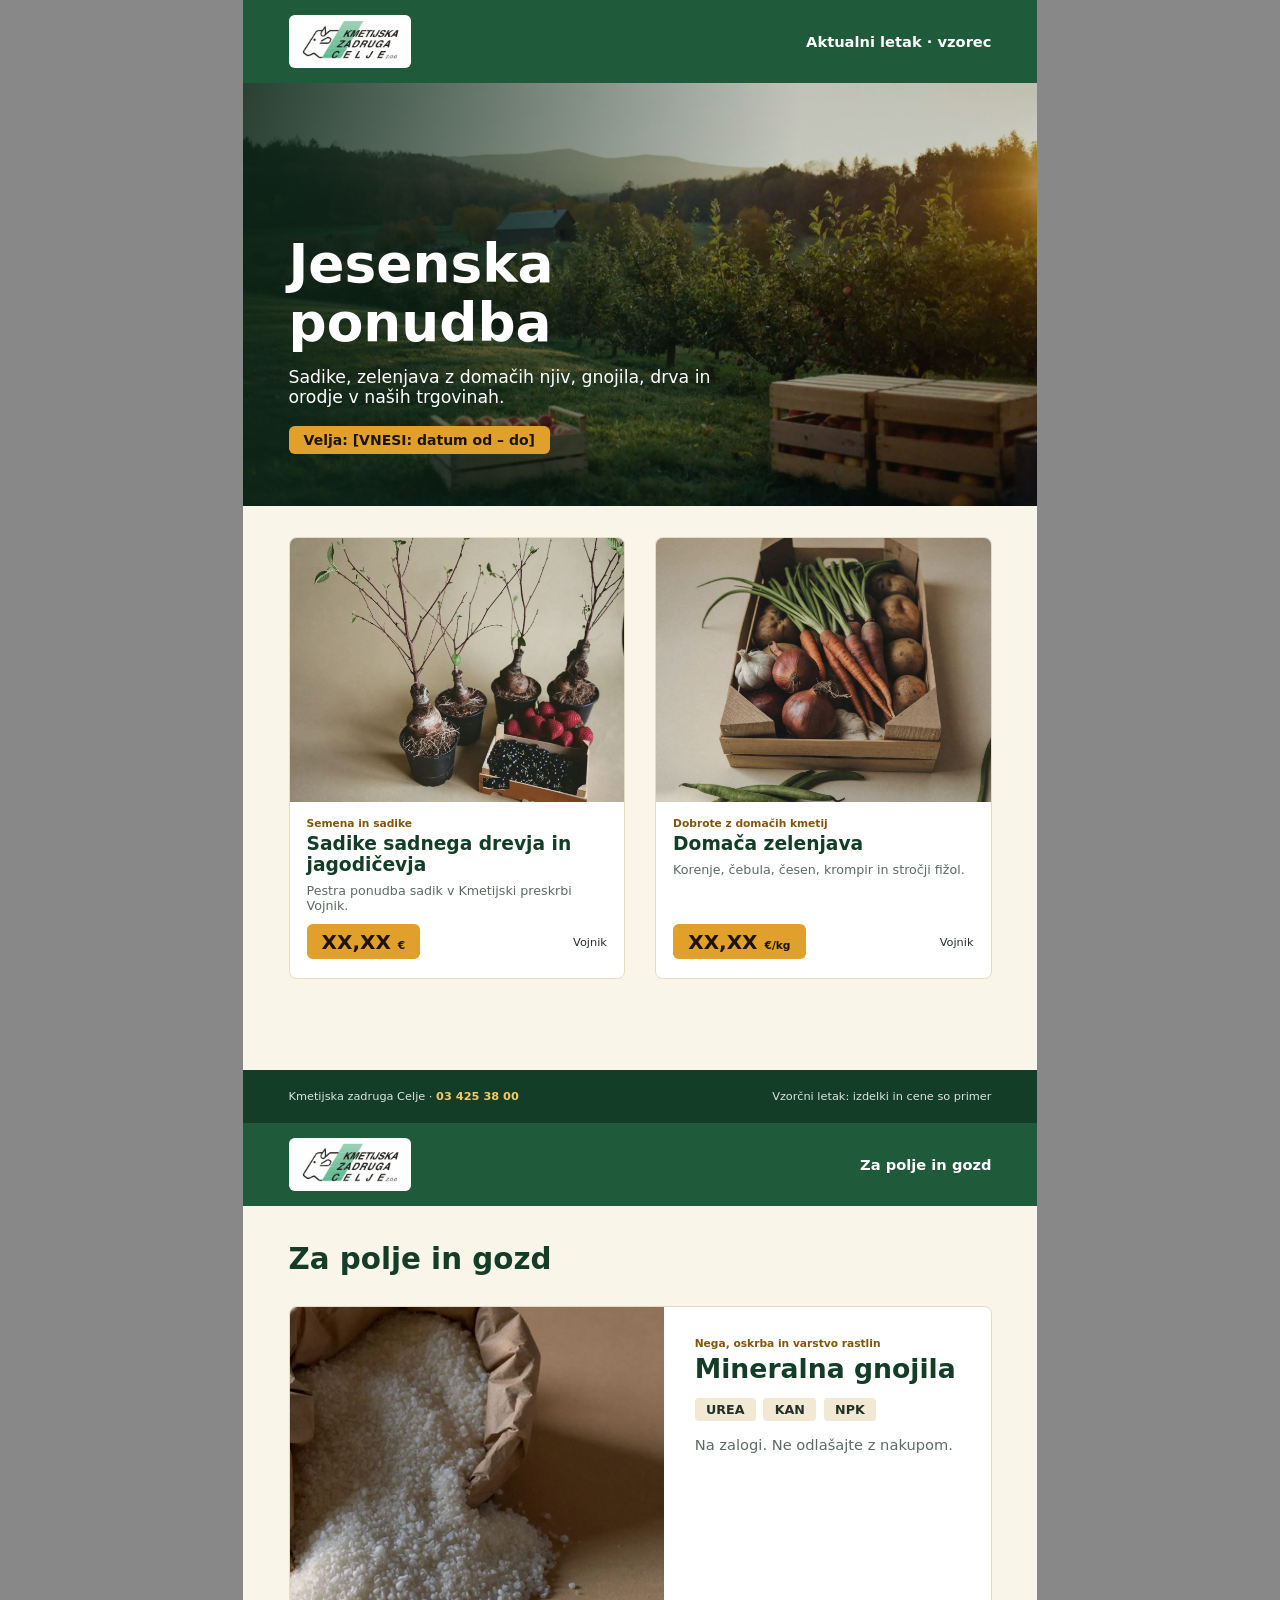
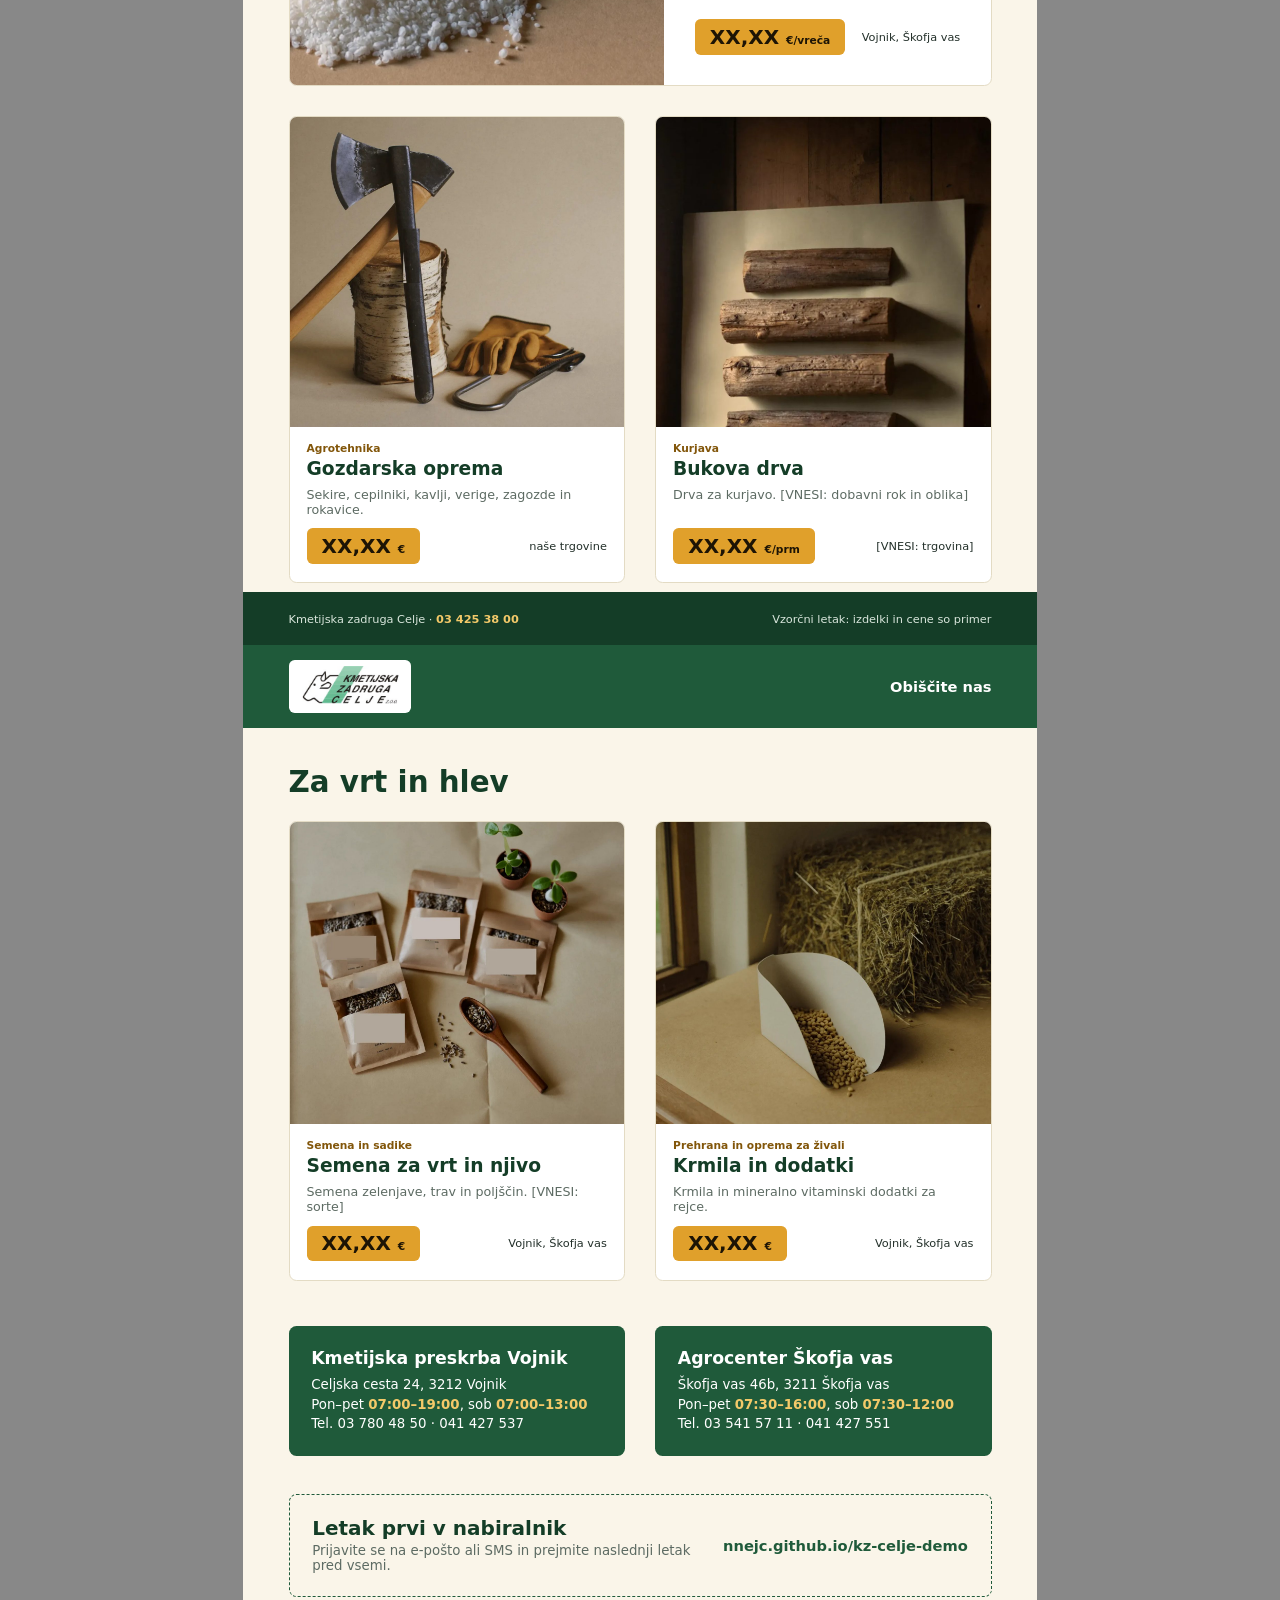
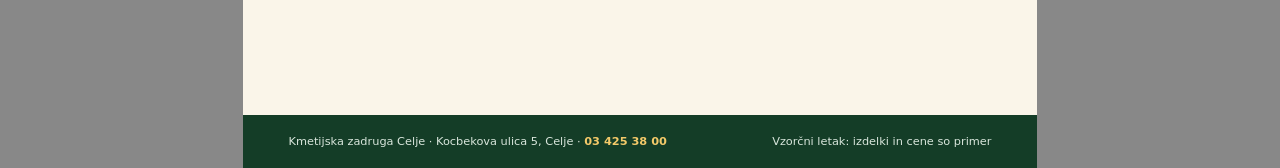
==== letak/letak.html @ 5f0e7636 "Add sample A4 flyer (HTML source, PDF) and use it in the flyer viewer" ====
﻿<!doctype html>
<html lang="sl">
<head>
<meta charset="utf-8">
<title>Letak KZ Celje (vzorec)</title>
<style>
  @page { size: A4; margin: 0; }
  :root { --green: #1f5a3a; --dark: #143d27; --cream: #faf5e9; --cream2: #f1e9d3; --amber: #e0a02b; --ink: #23302a; --muted: #5d6b63; }
  * { box-sizing: border-box; margin: 0; }
  html, body { background: #888; }
  body { font-family: "Segoe UI", system-ui, Arial, sans-serif; color: var(--ink); -webkit-print-color-adjust: exact; print-color-adjust: exact; }
  .page { width: 210mm; height: 297mm; background: var(--cream); position: relative; overflow: hidden; page-break-after: always; margin: 0 auto; }
  .page:last-child { page-break-after: auto; }
  .top { height: 22mm; background: var(--green); display: flex; align-items: center; justify-content: space-between; padding: 0 12mm; color: #fff; }
  .top img { height: 14mm; background: #fff; padding: 1.5mm 3mm; border-radius: 1.5mm; }
  .top span { font-weight: 700; font-size: 11pt; }
  .foot { position: absolute; left: 0; right: 0; bottom: 0; height: 14mm; background: var(--dark); color: #d9e6dc; font-size: 8.5pt; display: flex; align-items: center; justify-content: space-between; padding: 0 12mm; }
  .foot b { color: #f3c969; }
  h1, h2, h3 { color: var(--dark); line-height: 1.1; }
  .price { display: inline-block; background: var(--amber); color: #1d1405; font-weight: 800; font-size: 15pt; padding: 1.5mm 4mm; border-radius: 1.5mm; }
  .price small { font-weight: 600; font-size: 8pt; }
  .tagline { font-size: 8.5pt; color: var(--muted); margin-top: 2mm; }
  .note { font-size: 7.5pt; color: var(--muted); }

  /* page 1 */
  .cover { position: relative; height: 112mm; }
  .cover img { width: 100%; height: 100%; object-fit: cover; object-position: 60% center; }
  .cover::after { content: ""; position: absolute; inset: 0; background: linear-gradient(90deg, rgba(14,40,26,.85), rgba(14,40,26,.2) 70%); }
  .cover .t { position: absolute; z-index: 2; left: 12mm; bottom: 14mm; color: #fff; max-width: 120mm; }
  .cover h1 { color: #fff; font-size: 40pt; margin-bottom: 4mm; }
  .cover p { font-size: 13pt; }
  .valid { display: inline-block; margin-top: 5mm; background: var(--amber); color: #1d1405; font-weight: 700; padding: 1.5mm 4mm; border-radius: 1.5mm; font-size: 10.5pt; }
  .row2 { display: grid; grid-template-columns: 1fr 1fr; gap: 8mm; padding: 8mm 12mm 0; }
  .item { background: #fff; border: .3mm solid #e3dbc4; border-radius: 2mm; overflow: hidden; display: flex; flex-direction: column; }
  .item img { width: 100%; object-fit: cover; display: block; }
  .item .b { padding: 4mm 4.5mm 5mm; display: flex; flex-direction: column; flex: 1; }
  .item .cat { font-size: 8pt; font-weight: 700; color: #82560a; }
  .item h3 { font-size: 14pt; margin: 1mm 0 2mm; }
  .item p { font-size: 9.5pt; color: var(--muted); margin-bottom: 3mm; }
  .item .buy { margin-top: auto; display: flex; justify-content: space-between; align-items: center; gap: 3mm; font-size: 8.5pt; }
  .p1 .item img { height: 70mm; }

  /* page 2 */
  .p2 .wrap { padding: 10mm 12mm 0; display: grid; gap: 8mm; }
  .p2 h2 { font-size: 22pt; }
  .big { display: grid; grid-template-columns: 1.15fr 1fr; }
  .big img { height: 100%; min-height: 100mm; }
  .big .b { padding: 8mm; }
  .big h3 { font-size: 20pt; }
  .big p { font-size: 11pt; }
  .tags { display: flex; gap: 2mm; flex-wrap: wrap; margin: 2mm 0 4mm; }
  .tags span { background: var(--cream2); border-radius: 1mm; font-size: 9.5pt; padding: 1mm 3mm; font-weight: 600; }
  .p2 .row2 { padding: 0; }
  .p2 .item img { height: 82mm; }

  /* page 3 */
  .p3 .wrap { padding: 10mm 12mm 0; }
  .p3 h2 { font-size: 22pt; margin-bottom: 6mm; }
  .p3 .row2 { padding: 0; }
  .p3 .item img { height: 80mm; }
  .stores { margin-top: 12mm; display: grid; grid-template-columns: 1fr 1fr; gap: 8mm; }
  .store { background: var(--green); color: #fff; border-radius: 2mm; padding: 6mm; }
  .store h3 { color: #fff; font-size: 13pt; margin-bottom: 2mm; }
  .store p { font-size: 10pt; line-height: 1.45; }
  .store b { color: #f3c969; }
  .signup { margin-top: 10mm; border: .5mm dashed var(--green); border-radius: 2mm; padding: 6mm; display: flex; justify-content: space-between; align-items: center; gap: 6mm; }
  .signup h3 { font-size: 15pt; margin-bottom: 1mm; }
  .signup p { font-size: 10pt; color: var(--muted); }
  .signup .url { font-weight: 800; color: var(--green); font-size: 11pt; white-space: nowrap; }
</style>
</head>
<body>

<!-- Page 1: cover + featured -->
<section class="page p1">
  <div class="top"><img src="../img/client/logo.png" alt="Kmetijska zadruga Celje"><span>Aktualni letak · vzorec</span></div>
  <div class="cover">
    <img src="assets/hero.jpg" alt="">
    <div class="t">
      <h1>Jesenska ponudba</h1>
      <p>Sadike, zelenjava z domačih njiv, gnojila, drva in orodje v naših trgovinah.</p>
      <span class="valid">Velja: [VNESI: datum od – do]</span>
    </div>
  </div>
  <div class="row2">
    <article class="item">
      <img src="assets/sadike.jpg" alt="Sadike sadnega drevja in jagodičevja">
      <div class="b">
        <span class="cat">Semena in sadike</span>
        <h3>Sadike sadnega drevja in jagodičevja</h3>
        <p>Pestra ponudba sadik v Kmetijski preskrbi Vojnik.</p>
        <div class="buy"><span class="price">XX,XX <small>€</small></span><span>Vojnik</span></div>
      </div>
    </article>
    <article class="item">
      <img src="assets/zelenjava.jpg" alt="Domača zelenjava">
      <div class="b">
        <span class="cat">Dobrote z domačih kmetij</span>
        <h3>Domača zelenjava</h3>
        <p>Korenje, čebula, česen, krompir in stročji fižol.</p>
        <div class="buy"><span class="price">XX,XX <small>€/kg</small></span><span>Vojnik</span></div>
      </div>
    </article>
  </div>
  <div class="foot"><span>Kmetijska zadruga Celje · <b>03 425 38 00</b></span><span>Vzorčni letak: izdelki in cene so primer</span></div>
</section>

<!-- Page 2 -->
<section class="page p2">
  <div class="top"><img src="../img/client/logo.png" alt="Kmetijska zadruga Celje"><span>Za polje in gozd</span></div>
  <div class="wrap">
    <h2>Za polje in gozd</h2>
    <article class="item big">
      <img src="assets/gnojila.jpg" alt="Mineralna gnojila">
      <div class="b">
        <span class="cat">Nega, oskrba in varstvo rastlin</span>
        <h3>Mineralna gnojila</h3>
        <div class="tags"><span>UREA</span><span>KAN</span><span>NPK</span></div>
        <p>Na zalogi. Ne odlašajte z nakupom.</p>
        <div class="buy"><span class="price">XX,XX <small>€/vreča</small></span><span>Vojnik, Škofja vas</span></div>
      </div>
    </article>
    <div class="row2">
      <article class="item">
        <img src="assets/gozdarska.jpg" alt="Gozdarska oprema">
        <div class="b">
          <span class="cat">Agrotehnika</span>
          <h3>Gozdarska oprema</h3>
          <p>Sekire, cepilniki, kavlji, verige, zagozde in rokavice.</p>
          <div class="buy"><span class="price">XX,XX <small>€</small></span><span>naše trgovine</span></div>
        </div>
      </article>
      <article class="item">
        <img src="assets/drva.jpg" alt="Bukova drva">
        <div class="b">
          <span class="cat">Kurjava</span>
          <h3>Bukova drva</h3>
          <p>Drva za kurjavo. [VNESI: dobavni rok in oblika]</p>
          <div class="buy"><span class="price">XX,XX <small>€/prm</small></span><span>[VNESI: trgovina]</span></div>
        </div>
      </article>
    </div>
  </div>
  <div class="foot"><span>Kmetijska zadruga Celje · <b>03 425 38 00</b></span><span>Vzorčni letak: izdelki in cene so primer</span></div>
</section>

<!-- Page 3 -->
<section class="page p3">
  <div class="top"><img src="../img/client/logo.png" alt="Kmetijska zadruga Celje"><span>Obiščite nas</span></div>
  <div class="wrap">
    <h2>Za vrt in hlev</h2>
    <div class="row2">
      <article class="item">
        <img src="assets/semena.jpg" alt="Semena">
        <div class="b">
          <span class="cat">Semena in sadike</span>
          <h3>Semena za vrt in njivo</h3>
          <p>Semena zelenjave, trav in poljščin. [VNESI: sorte]</p>
          <div class="buy"><span class="price">XX,XX <small>€</small></span><span>Vojnik, Škofja vas</span></div>
        </div>
      </article>
      <article class="item">
        <img src="assets/krma.jpg" alt="Krmila">
        <div class="b">
          <span class="cat">Prehrana in oprema za živali</span>
          <h3>Krmila in dodatki</h3>
          <p>Krmila in mineralno vitaminski dodatki za rejce.</p>
          <div class="buy"><span class="price">XX,XX <small>€</small></span><span>Vojnik, Škofja vas</span></div>
        </div>
      </article>
    </div>

    <div class="stores">
      <div class="store">
        <h3>Kmetijska preskrba Vojnik</h3>
        <p>Celjska cesta 24, 3212 Vojnik<br>Pon–pet <b>07:00–19:00</b>, sob <b>07:00–13:00</b><br>Tel. 03 780 48 50 · 041 427 537</p>
      </div>
      <div class="store">
        <h3>Agrocenter Škofja vas</h3>
        <p>Škofja vas 46b, 3211 Škofja vas<br>Pon–pet <b>07:30–16:00</b>, sob <b>07:30–12:00</b><br>Tel. 03 541 57 11 · 041 427 551</p>
      </div>
    </div>
    <div class="signup">
      <div>
        <h3>Letak prvi v nabiralnik</h3>
        <p>Prijavite se na e-pošto ali SMS in prejmite naslednji letak pred vsemi.</p>
      </div>
      <span class="url">nnejc.github.io/kz-celje-demo</span>
    </div>
  </div>
  <div class="foot"><span>Kmetijska zadruga Celje · Kocbekova ulica 5, Celje · <b>03 425 38 00</b></span><span>Vzorčni letak: izdelki in cene so primer</span></div>
</section>

</body>
</html>
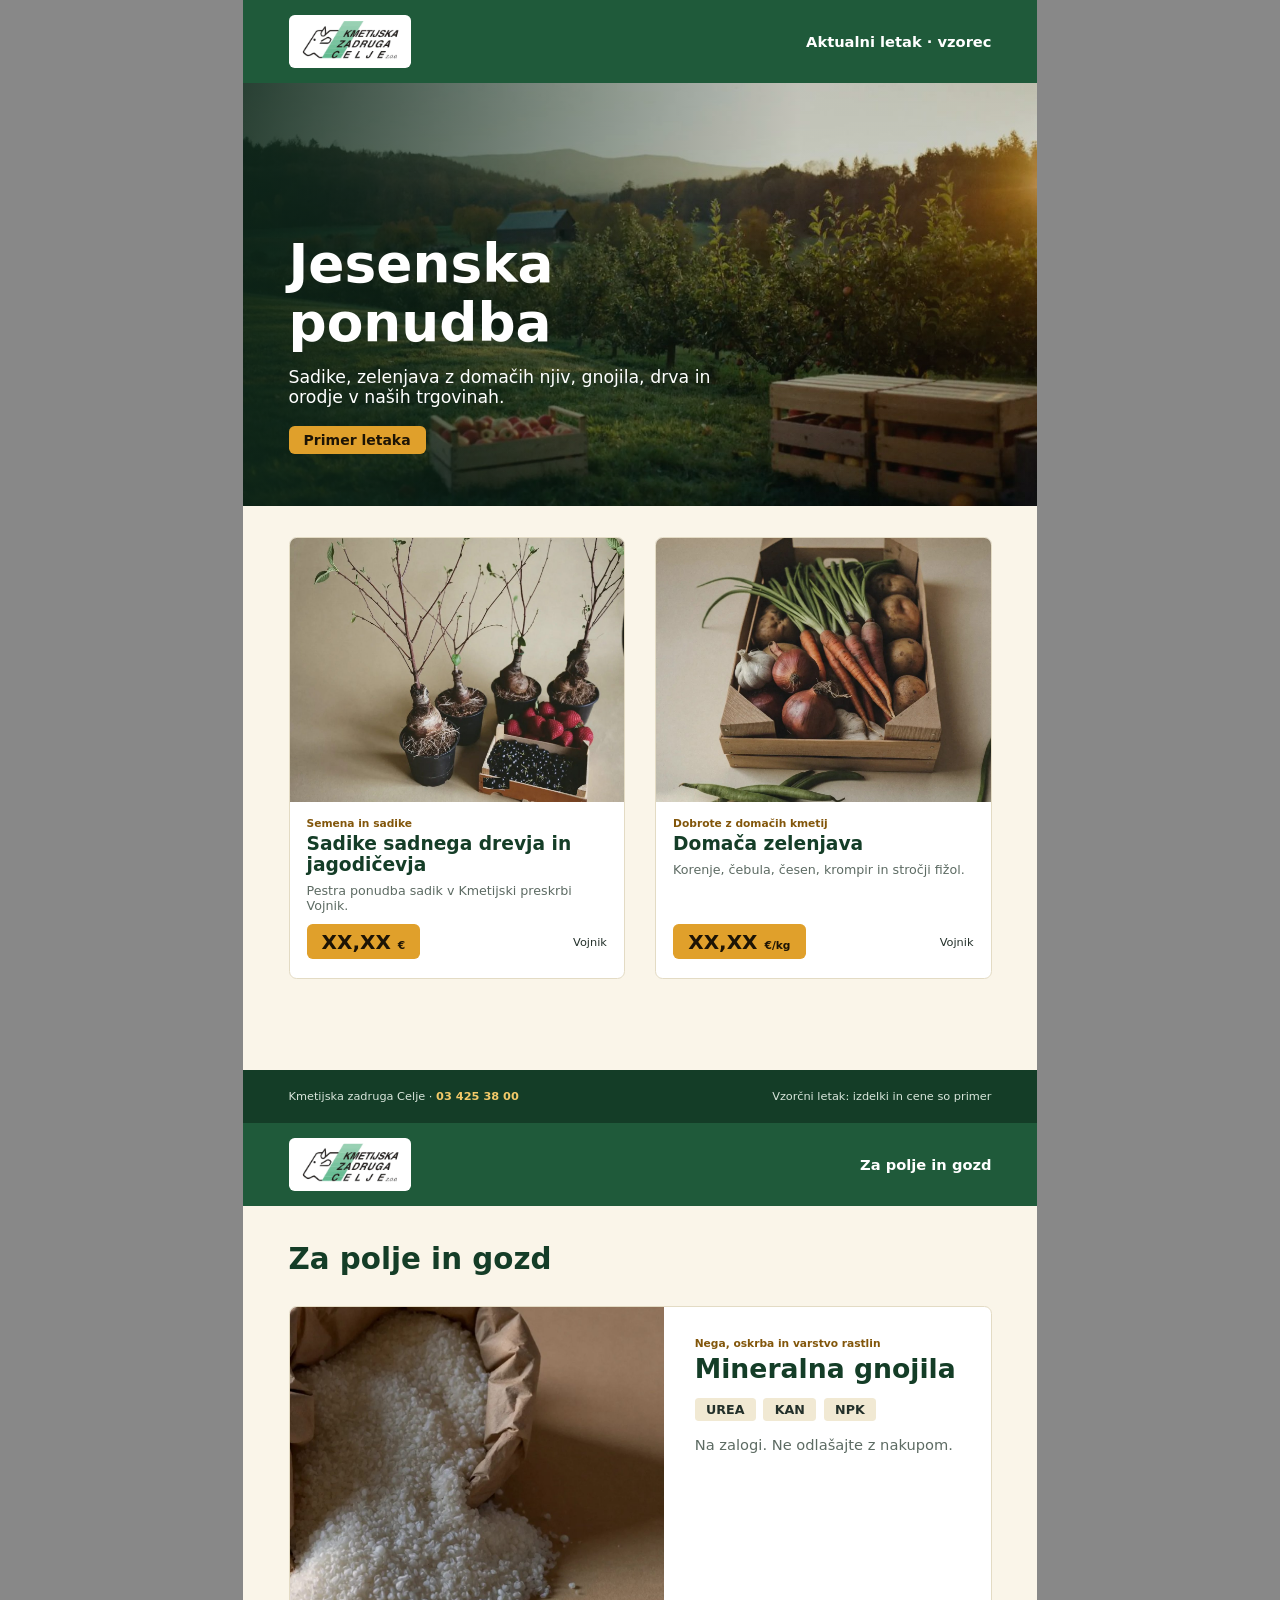
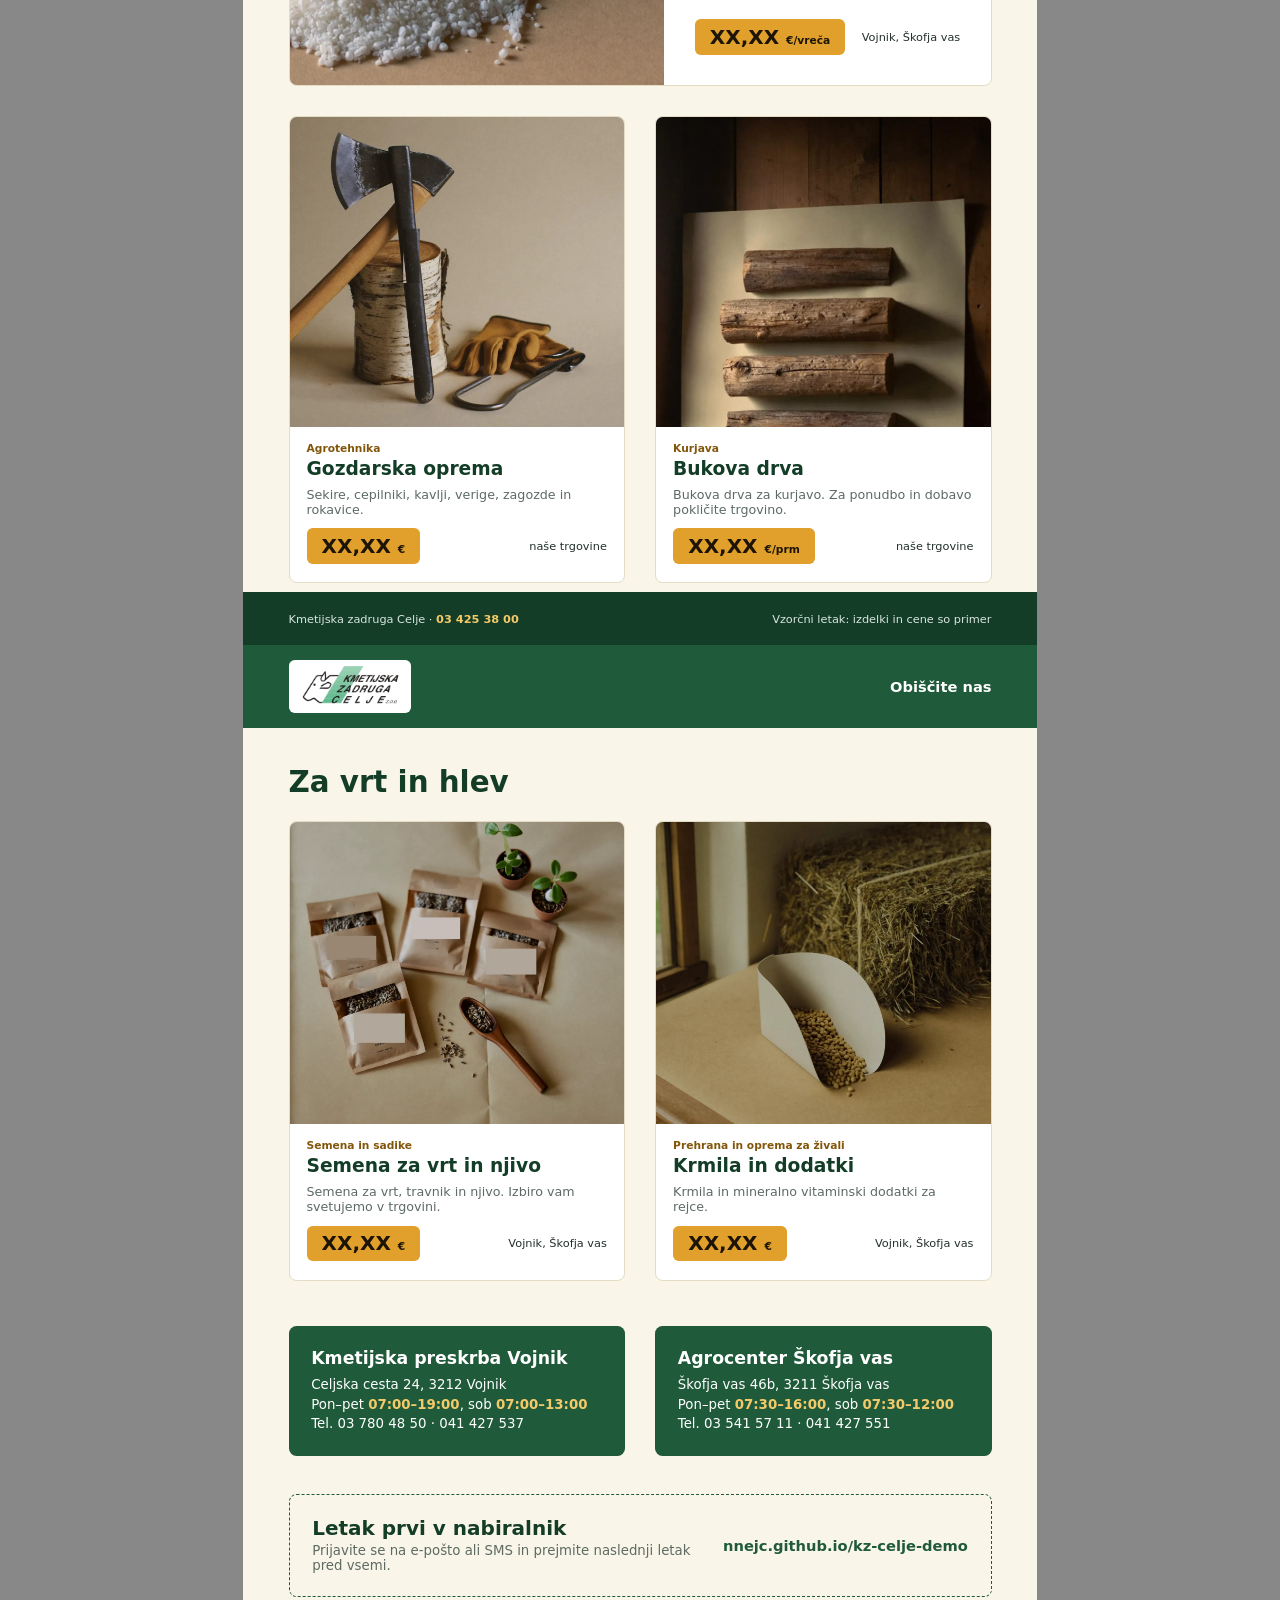
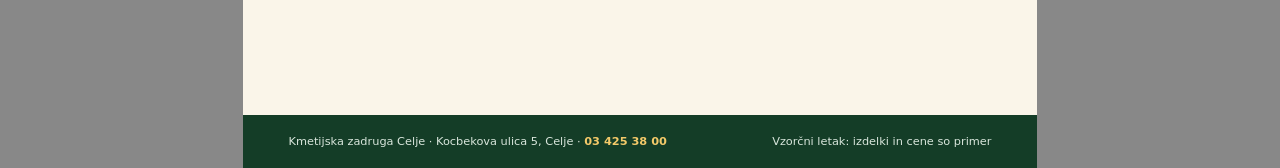
==== commit 19b00d0b: "Regenerate sample flyer without placeholders; add launch TODO to README" ====
--- a/letak/letak.html
+++ b/letak/letak.html
@@ -79,7 +79,7 @@
     <div class="t">
       <h1>Jesenska ponudba</h1>
       <p>Sadike, zelenjava z domačih njiv, gnojila, drva in orodje v naših trgovinah.</p>
-      <span class="valid">Velja: [VNESI: datum od – do]</span>
+      <span class="valid">Primer letaka</span>
     </div>
   </div>
   <div class="row2">
@@ -135,8 +135,8 @@
         <div class="b">
           <span class="cat">Kurjava</span>
           <h3>Bukova drva</h3>
-          <p>Drva za kurjavo. [VNESI: dobavni rok in oblika]</p>
-          <div class="buy"><span class="price">XX,XX <small>€/prm</small></span><span>[VNESI: trgovina]</span></div>
+          <p>Bukova drva za kurjavo. Za ponudbo in dobavo pokličite trgovino.</p>
+          <div class="buy"><span class="price">XX,XX <small>€/prm</small></span><span>naše trgovine</span></div>
         </div>
       </article>
     </div>
@@ -155,7 +155,7 @@
         <div class="b">
           <span class="cat">Semena in sadike</span>
           <h3>Semena za vrt in njivo</h3>
-          <p>Semena zelenjave, trav in poljščin. [VNESI: sorte]</p>
+          <p>Semena za vrt, travnik in njivo. Izbiro vam svetujemo v trgovini.</p>
           <div class="buy"><span class="price">XX,XX <small>€</small></span><span>Vojnik, Škofja vas</span></div>
         </div>
       </article>
@@ -194,3 +194,4 @@
 </body>
 </html>
 
+
